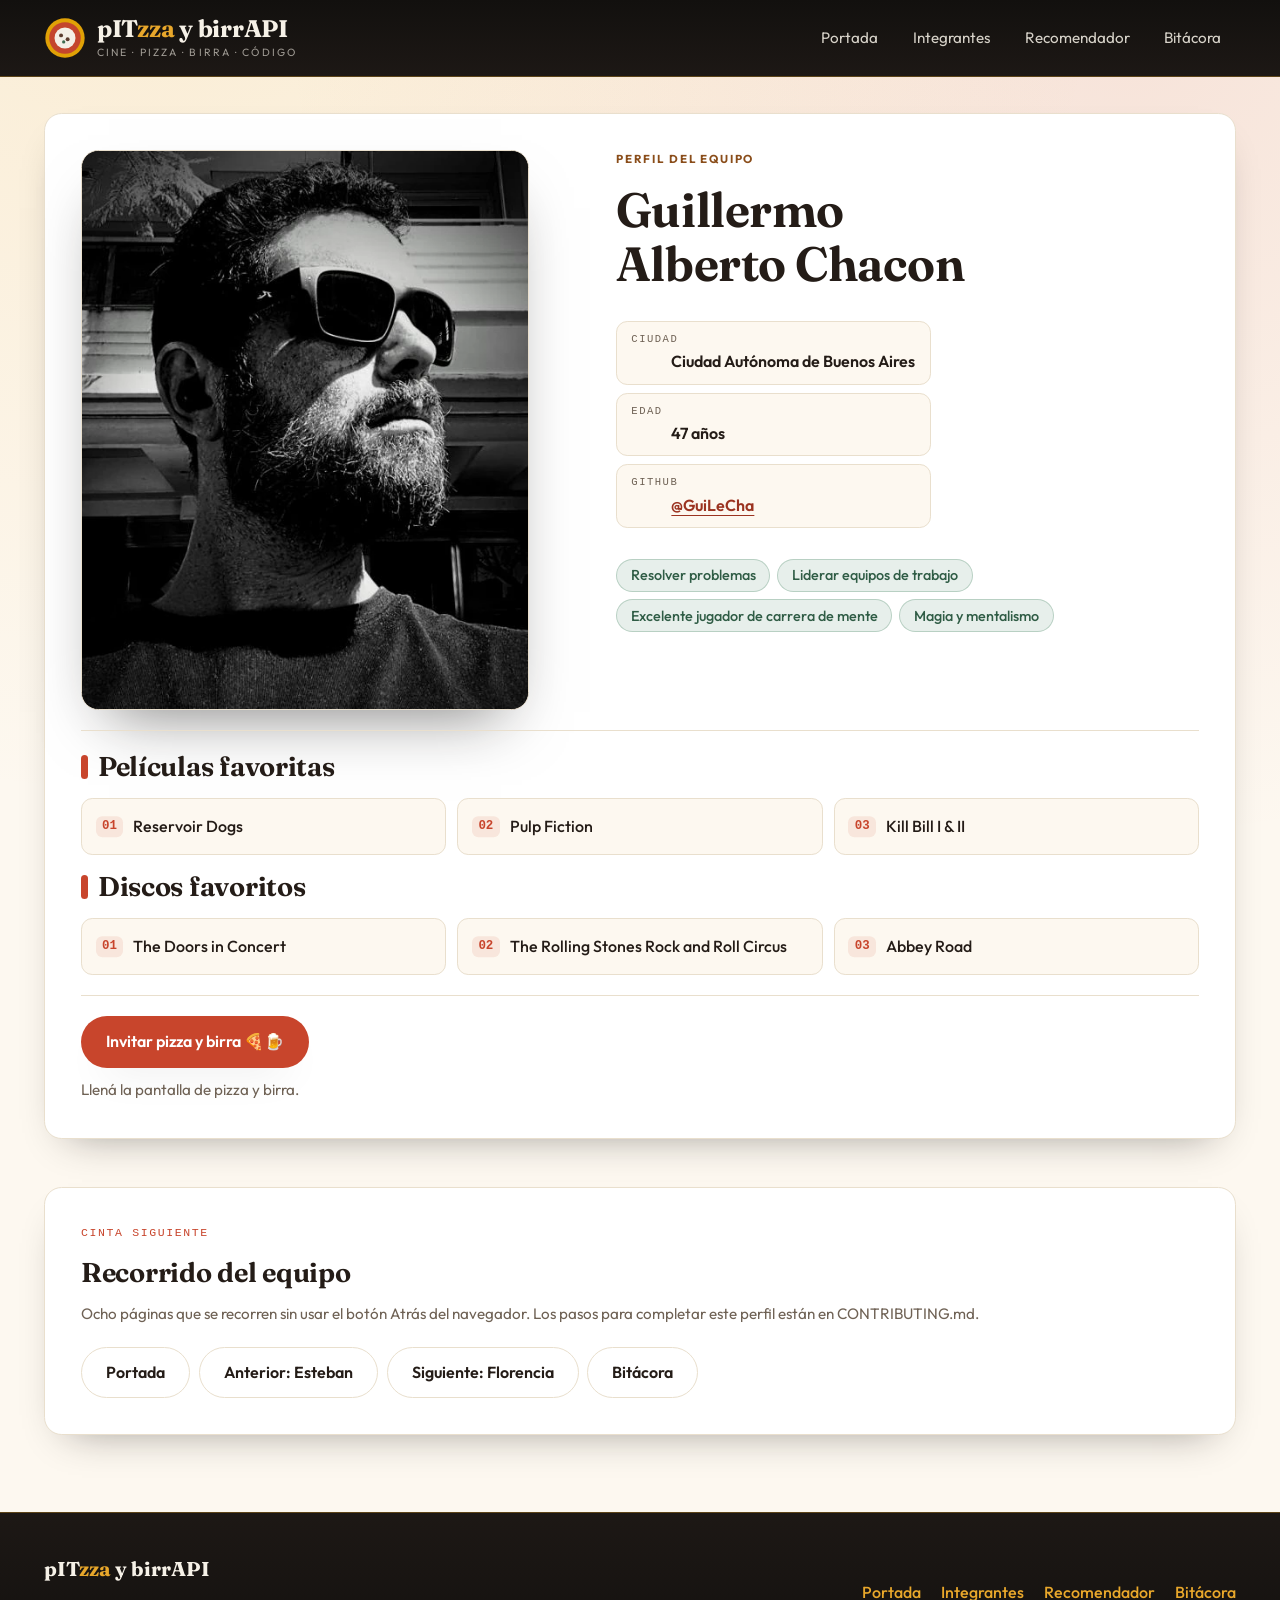
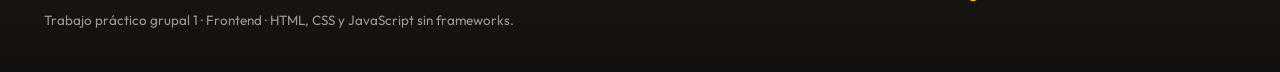
==== guillermo-chacon.html @ ec2cd203 "primera versión del proyecto del grupo 21 frontend pitzza y birrapi" ====
<!DOCTYPE html>
<html lang="es">
  <head>
    <meta charset="UTF-8" />
    <meta name="viewport" content="width=device-width, initial-scale=1.0" />
    <title>Guillermo Chacon — pITzza y birrAPI</title>
    <meta name="description" content="Perfil de Guillermo Chacon en el sitio del equipo pITzza y birrAPI: ciudad, edad, habilidades, películas y discos favoritos." />
    <meta name="theme-color" content="#12100e" />
    <link rel="icon" href="img/icono-pizza.svg" type="image/svg+xml" />
    <link rel="preconnect" href="https://fonts.googleapis.com" />
    <link rel="preconnect" href="https://fonts.gstatic.com" crossorigin />
    <link
      href="https://fonts.googleapis.com/css2?family=Fraunces:opsz,wght@9..144,500;9..144,700&family=Outfit:wght@400;500;600;700&display=swap"
      rel="stylesheet"
    />
    <link rel="stylesheet" href="css/normalize.css" />
    <link rel="stylesheet" href="css/styles.css?v=5" />
  </head>
  <body data-profile="guillermo">
    <a class="skip-link" href="#contenido">Saltar al contenido</a>

    <header class="site-header">
      <div class="header-inner">
        <a class="logo" href="index.html">
          <img src="img/icono-pizza.svg" alt="" width="40" height="40" />
          <span class="logo-mark">
            <span class="logo-text">pIT<strong>zza</strong> y birrAPI</span>
            <span class="logo-tag">cine · pizza · birra · código</span>
          </span>
        </a>
        <nav aria-label="Principal">
          <ul class="nav-list">
            <li><a href="index.html">Portada</a></li>
            <li><a href="index.html#integrantes">Integrantes</a></li>
            <li><a href="index.html#recomendador">Recomendador</a></li>
            <li><a href="bitacora.html">Bitácora</a></li>
          </ul>
        </nav>
      </div>
    </header>

    <main id="contenido" class="profile">
      <article class="profile-card">
        <div class="profile-head">
          <img
            src="img/guillermo.webp"
            alt="Imagen de perfil de Guillermo Alberto Chacon"
            width="800"
            height="800"
          />
          <div class="profile-id">
            <p class="eyebrow">Perfil del equipo</p>
            <h1>Guillermo Alberto Chacon</h1>
            <dl class="ficha">
              <div class="ficha-item"><dt>Ciudad</dt><dd>Ciudad Autónoma de Buenos Aires</dd></div>
              <div class="ficha-item"><dt>Edad</dt><dd>47 años</dd></div>
              <div class="ficha-item"><dt>GitHub</dt><dd><a href="https://github.com/GuiLeCha" rel="noopener noreferrer">@GuiLeCha</a></dd></div>
            </dl>
            <div class="chip-row">
              <span class="chip">Resolver problemas</span>
              <span class="chip">Liderar equipos de trabajo</span>
              <span class="chip">Excelente jugador de carrera de mente</span>
              <span class="chip">Magia y mentalismo</span>
            </div>
          </div>
        </div>

        <div class="board">
          <h2 class="board-title">Películas favoritas</h2>
          <ul class="meta-grid">
            <li class="movie-item">Reservoir Dogs</li>
            <li class="movie-item">Pulp Fiction</li>
            <li class="movie-item">Kill Bill I &amp; II</li>
          </ul>

          <h2 class="board-title">Discos favoritos</h2>
          <ul class="meta-grid">
            <li class="album-item" data-album>
              The Doors in Concert
            </li>
            <li class="album-item" data-album>
              The Rolling Stones Rock and Roll Circus
            </li>
            <li class="album-item" data-album>
              Abbey Road
            </li>
          </ul>
        </div>

        <div class="profile-actions">
          <button class="btn" id="btn-perfil" type="button">Invitar pizza y birra 🍕🍺</button>
          <p class="muted">Llená la pantalla de pizza y birra.</p>
        </div>
      </article>

      <aside class="profile-card profile-nav">
        <p class="panel-kicker">Cinta siguiente</p>
        <h2>Recorrido del equipo</h2>
        <p class="muted">
          Ocho páginas que se recorren sin usar el botón Atrás del navegador. Los pasos para completar este perfil están en CONTRIBUTING.md.
        </p>
        <nav class="pager" aria-label="Navegación entre perfiles">
          <a class="btn btn-ghost" href="index.html">Portada</a>
          <a class="btn btn-ghost" href="esteban-acosta.html">Anterior: Esteban</a>
          <a class="btn btn-ghost" href="florencia-guzman.html">Siguiente: Florencia</a>
          <a class="btn btn-ghost" href="bitacora.html">Bitácora</a>
        </nav>
      </aside>
    </main>

    <footer class="site-footer">
      <div class="footer-inner">
        <div class="footer-brand-block">
          <p class="footer-brand">pIT<span>zza</span> y birrAPI</p>
          <span class="footer-rail" aria-hidden="true"></span>
          <p class="footer-note">
            Trabajo práctico grupal 1 · Frontend · HTML, CSS y JavaScript sin
            frameworks.
          </p>
        </div>
        <nav class="footer-links" aria-label="Enlaces del pie">
          <a href="index.html">Portada</a>
          <a href="index.html#integrantes">Integrantes</a>
          <a href="index.html#recomendador">Recomendador</a>
          <a href="bitacora.html">Bitácora</a>
        </nav>
      </div>
    </footer>
    <script src="js/perfiles.js"></script>
  </body>
</html>
---- css/styles.css ----
/* ==========================================================================
   pITzza y birrAPI — hoja de estilos principal
   Versión 2.0 · rediseño "Función de gala"
   --------------------------------------------------------------------------
   Idea: un equipo de desarrollo que trabaja como una productora de cine
   independiente. Cartelera (cine), pizzería, cervecería artesanal y terminal
   de desarrollo (IT / API). Una sola identidad para las 8 páginas:
   marquesina oscura + papel crema + acentos tomate y birra.
   --------------------------------------------------------------------------
   Índice
     01. Tokens de diseño
     02. Base
     03. Utilidades y componentes
     04. Cabecera y navegación
     05. Portada: hero y tira de película
     06. Secciones y cartelera de integrantes
     07. Mostrador: recomendador y API del equipo
     08. Perfiles individuales
     09. Bitácora (acta de rodaje)
     10. Pie de página
     11. Breakpoints 400 / 900 / 1200 px
     12. Movimiento reducido
   ========================================================================== */

/* 01. Tokens de diseño ==================================================== */
:root {
  /* Paleta */
  --tinta: #12100e;
  --tinta-2: #1d1815;
  --tinta-3: #2a2320;
  --mozzarella: #f6f1e7;
  --crema: #fdf8f0;
  --papel: #ffffff;
  --tomate: #c8452c;
  --tomate-oscuro: #9b3320;
  --birra: #e8a72b;
  --albahaca: #3f7d5c;
  --codigo: #2b6f8f;
  --texto: #241c17;
  --suave: #6f6255;
  --linea: #e9dfcd;

  /* Formas y profundidad */
  --radio: 1.1rem;
  --radio-sm: 0.7rem;
  --sombra: 0 18px 40px -24px rgba(18, 16, 14, 0.45);
  --sombra-alta: 0 30px 60px -28px rgba(18, 16, 14, 0.55);

  /* Medidas de maquetado */
  --max: 1180px;
  --canal: clamp(1rem, 4vw, 2.75rem);
  --ritmo: clamp(2.5rem, 6vw, 5rem);

  /* Tipografías */
  --fuente-titulo: "Fraunces", Georgia, "Times New Roman", serif;
  --fuente-texto: "Outfit", system-ui, -apple-system, "Segoe UI", sans-serif;
  --fuente-codigo: ui-monospace, SFMono-Regular, "Cascadia Mono", Consolas, monospace;
}

/* 02. Base =============================================================== */
/* Anti scroll-X: un solo bloque. html recorta, body acompaña.
   Con el header fijo, al cambiar el ancho en DevTools a veces
   queda un resto que se puede arrastrar: así no hay nada que mover. */
html,
body {
  overflow-x: clip;
  max-width: 100%;
}

@supports not (overflow: clip) {
  html,
  body {
    overflow-x: hidden;
  }
}

html {
  scroll-behavior: smooth;
  /* Compensa la cabecera fija cuando se salta a un ancla */
  scroll-padding-top: 5.5rem;
  -webkit-text-size-adjust: 100%;
}

body {
  font-family: var(--fuente-texto);
  color: var(--texto);
  background-color: var(--crema);
  background-image: radial-gradient(circle at 12% -10%, rgba(232, 167, 43, 0.16), transparent 45%),
    radial-gradient(circle at 88% 0%, rgba(200, 69, 44, 0.12), transparent 42%);
  background-repeat: no-repeat;
  line-height: 1.6;
  min-height: 100vh;
}

h1,
h2,
h3,
h4 {
  font-family: var(--fuente-titulo);
  font-weight: 650;
  line-height: 1.12;
  letter-spacing: -0.01em;
  text-wrap: balance;
}

p {
  text-wrap: pretty;
}

code {
  font-family: var(--fuente-codigo);
  font-size: 0.88em;
  background: rgba(43, 111, 143, 0.1);
  color: #1f5468;
  border-radius: 0.35rem;
  padding: 0.05em 0.35em;
}

a {
  color: var(--tomate-oscuro);
  text-decoration-thickness: 1px;
  text-underline-offset: 0.22em;
}

a:hover,
a:focus-visible {
  color: var(--tomate);
}

:focus-visible {
  outline: 3px solid var(--birra);
  outline-offset: 2px;
  border-radius: 0.35rem;
}

/* 03. Utilidades y componentes =========================================== */
.wrap,
.header-inner,
.hero-inner,
.footer-inner,
.section {
  width: min(calc(100% - 2 * var(--canal)), var(--max));
  margin-inline: auto;
}

.skip-link {
  position: absolute;
  left: 0.75rem;
  top: -4rem;
  z-index: 100;
  background: var(--birra);
  color: var(--tinta);
  font-weight: 600;
  padding: 0.6rem 0.9rem;
  border-radius: 0 0 0.6rem 0.6rem;
}

.skip-link:focus {
  top: 0;
}

.visually-hidden {
  position: absolute;
  width: 1px;
  height: 1px;
  overflow: hidden;
  clip-path: inset(50%);
  white-space: nowrap;
}

.eyebrow {
  display: inline-flex;
  align-items: center;
  gap: 0.5rem;
  color: #8a4d1a;
  text-transform: uppercase;
  letter-spacing: 0.16em;
  font-size: 0.72rem;
  font-weight: 700;
}

/* Sobre fondo oscuro el dorado sí contrasta: hero y panel tinta */
.hero .eyebrow {
  color: var(--birra);
}

.muted {
  color: var(--suave);
  font-size: 0.95rem;
}

/* Regla decorativa con los colores de la casa, tipo marquesina de cine */
.rule {
  display: block;
  height: 6px;
  width: 9rem;
  border-radius: 999px;
  background: repeating-linear-gradient(90deg, var(--tomate) 0 16px, var(--birra) 16px 32px, var(--albahaca) 32px 48px);
}

.btn {
  display: inline-flex;
  align-items: center;
  justify-content: center;
  gap: 0.5rem;
  min-height: 3rem;
  padding: 0.75rem 1.5rem;
  border-radius: 999px;
  border: 1px solid transparent;
  background: var(--tomate);
  color: #fff;
  font-weight: 600;
  font-size: 1rem;
  text-decoration: none;
  box-shadow: var(--sombra);
  transition: transform 0.18s ease, background-color 0.18s ease, color 0.18s ease,
    border-color 0.18s ease;
}

.btn:hover,
.btn:focus-visible {
  background: var(--tomate-oscuro);
  color: #fff;
  transform: translateY(-2px);
}

.btn-ghost {
  background: transparent;
  border-color: var(--linea);
  color: var(--texto);
  box-shadow: none;
}

.btn-ghost:hover,
.btn-ghost:focus-visible {
  background: rgba(200, 69, 44, 0.07);
  border-color: var(--tomate);
  color: var(--tomate);
}

/* Botón fantasma sobre fondo oscuro: borde y texto claros */
.panel--tinta .btn-ghost {
  border-color: rgba(246, 241, 231, 0.55);
  color: var(--mozzarella);
  background: transparent;
}

.panel--tinta .btn-ghost:hover,
.panel--tinta .btn-ghost:focus-visible {
  border-color: var(--birra);
  color: var(--birra);
  background: rgba(232, 167, 43, 0.1);
}

.btn-birra {
  background: var(--birra);
  color: var(--tinta);
}

.btn-birra:hover,
.btn-birra:focus-visible {
  background: #d1921c;
  color: var(--tinta);
}

.chip-row {
  display: flex;
  flex-wrap: wrap;
  gap: 0.45rem;
  min-width: 0;
}

.chip {
  display: inline-flex;
  align-items: center;
  min-width: 0;
  max-width: 100%;
  background: rgba(63, 125, 92, 0.12);
  color: #2f5c45;
  border: 1px solid rgba(63, 125, 92, 0.28);
  border-radius: 999px;
  padding: 0.35rem 0.85rem;
  font-size: 0.9rem;
  font-weight: 500;
  line-height: 1.4;
  white-space: normal;
  overflow-wrap: anywhere;
  hyphens: auto;
}

.section {
  width: min(calc(100% - 2 * var(--canal)), var(--max));
  margin-inline: auto;
  padding: var(--ritmo) 0 0;
}

/* El perfil centra con tope + relleno lateral (sin min+calc anidados):
   misma vista que .section pero a prueba de caché y navegadores. */
.profile-centrado {
  width: 100%;
}

.section-head {
  display: grid;
  gap: 0.7rem;
  justify-items: start;
  max-width: 52rem;
  margin-bottom: clamp(1.5rem, 3vw, 2.5rem);
}

.section-head h1 {
  font-size: clamp(2rem, 5vw, 3.4rem);
}

.section-head h2 {
  font-size: clamp(1.8rem, 3.8vw, 2.9rem);
}

.section-intro {
  color: var(--suave);
  font-size: clamp(1rem, 1.4vw, 1.1rem);
}

/* 04. Cabecera y navegación ============================================= */
.site-header {
  position: sticky;
  top: 0;
  z-index: 30;
  background: linear-gradient(180deg, var(--tinta) 0%, var(--tinta-2) 100%);
  color: var(--mozzarella);
  border-bottom: 1px solid rgba(232, 167, 43, 0.35);
}

.header-inner {
  display: flex;
  flex-wrap: wrap;
  align-items: center;
  justify-content: space-between;
  gap: 0.75rem 1.5rem;
  min-width: 0;
  padding: 0.8rem 0;
  overflow-x: clip;
}

.logo {
  display: inline-flex;
  align-items: center;
  gap: 0.7rem;
  min-width: 0;
  max-width: 100%;
  color: var(--mozzarella);
  text-decoration: none;
}

.logo img {
  width: clamp(2.1rem, 4vw, 2.6rem);
  height: clamp(2.1rem, 4vw, 2.6rem);
  flex: none;
}

/* El wordmark va en un único nodo de texto: así no aparece
   ningún espacio de más entre "pIT", "zza" y " y birrAPI".
   Además puede achicarse y dar la vuelta sin empujar el header. */
.logo-mark {
  display: grid;
  gap: 0.1rem;
  min-width: 0;
  max-width: 100%;
}

.logo-text {
  font-family: var(--fuente-titulo);
  font-weight: 700;
  font-size: clamp(1.1rem, 2.4vw, 1.5rem);
  letter-spacing: -0.01em;
  line-height: 1.08;
  min-width: 0;
  max-width: 100%;
  overflow-wrap: break-word;
}

.logo-text strong,
.logo-accent {
  color: var(--birra);
}

.logo-tag {
  font-family: var(--fuente-texto);
  font-size: 0.66rem;
  letter-spacing: 0.2em;
  text-transform: uppercase;
  color: rgba(246, 241, 231, 0.6);
  min-width: 0;
  max-width: 100%;
  overflow-wrap: break-word;
}

/* Envuelve en varias líneas antes que esconder opciones fuera del ancho:
   nada del menú debe quedar cortado en el celular. En móvil el nav ocupa
   todo el ancho y reparte los enlaces en 2 columnas parejas. */
.nav-list {
  display: flex;
  flex-wrap: wrap;
  align-items: center;
  gap: 0.35rem;
  max-width: 100%;
}

.site-header nav {
  flex: 1 1 100%;
  min-width: 0;
  max-width: 100%;
}

@media (max-width: 899px) {
  .header-inner {
    display: grid;
    grid-template-columns: minmax(0, 1fr);
    justify-items: stretch;
    overflow-x: visible;
  }

  .site-header nav {
    width: 100%;
    max-width: 100%;
    min-width: 0;
  }

  .nav-list {
    display: grid;
    grid-template-columns: repeat(2, minmax(0, 1fr));
    min-width: 0;
  }

  .nav-list li {
    min-width: 0;
  }

  .nav-list a {
    display: flex;
    align-items: center;
    justify-content: center;
    min-width: 0;
    max-width: 100%;
    white-space: normal;
    overflow-wrap: break-word;
    text-align: center;
  }
}

.nav-list a {
  display: inline-block;
  white-space: nowrap;
  min-width: 0;
  max-width: 100%;
  color: rgba(246, 241, 231, 0.86);
  text-decoration: none;
  padding: 0.5rem 0.85rem;
  border-radius: 999px;
  border: 1px solid transparent;
  font-size: 0.95rem;
  transition: background-color 0.18s ease, color 0.18s ease, border-color 0.18s ease;
}

.nav-list a:hover,
.nav-list a:focus-visible {
  background: rgba(232, 167, 43, 0.1);
  border-color: var(--birra);
  color: var(--birra);
}

.nav-list a[aria-current="page"] {
  background: var(--birra);
  border-color: var(--birra);
  color: var(--tinta);
  font-weight: 600;
}

/* 05. Portada: hero tipo marquesina a todo el ancho ========================= */
.hero {
  position: relative;
  display: grid;
  gap: 1.1rem;
  align-content: center;
  min-width: 0;
  max-width: 100%;
  min-height: clamp(26rem, 62vh, 36rem);
  margin-top: 0;
  padding: clamp(3rem, 8vh, 5rem) 0 clamp(3.5rem, 9vh, 5.5rem);
  border-radius: 0;
  overflow: hidden;
  overflow-x: clip;
  color: var(--mozzarella);
  background: radial-gradient(circle at 84% 16%, rgba(232, 167, 43, 0.3), transparent 55%),
    linear-gradient(135deg, var(--tinta) 0%, var(--tinta-3) 100%);
  box-shadow: var(--sombra-alta);
}

/* Perforaciones de la tira de película, en el borde inferior del hero */
.hero::after {
  content: "";
  position: absolute;
  left: 0;
  right: 0;
  bottom: 0;
  height: 14px;
  background-image: radial-gradient(circle, rgba(246, 241, 231, 0.3) 3px, transparent 3.5px);
  background-size: 22px 14px;
  background-repeat: repeat-x;
  opacity: 0.75;
}

.hero h1 {
  font-size: clamp(2.1rem, 6vw, 4rem);
  margin-top: 0.2rem;
  min-width: 0;
  max-width: 100%;
  overflow-wrap: break-word;
}

.hero h1 span {
  color: var(--birra);
}

.hero-tagline {
  color: rgba(246, 241, 231, 0.84);
  font-size: clamp(1rem, 1.6vw, 1.18rem);
  max-width: 48rem;
  min-width: 0;
  overflow-wrap: break-word;
}

.hero-actions {
  display: flex;
  flex-wrap: wrap;
  gap: 0.75rem;
  min-width: 0;
  max-width: 100%;
  margin-top: 0.4rem;
}

.hero-actions .btn {
  flex: 0 1 auto;
  min-width: 0;
  max-width: 100%;
  white-space: normal;
  overflow-wrap: break-word;
  text-align: center;
}

.hero-media {
  display: flex;
  flex-wrap: wrap;
  align-items: center;
  gap: 0.9rem 1.6rem;
  min-width: 0;
  max-width: 100%;
  margin-top: 0.6rem;
}

.pillar {
  display: inline-flex;
  align-items: center;
  gap: 0.6rem;
  min-width: 0;
  max-width: 100%;
  overflow-wrap: break-word;
  color: rgba(246, 241, 231, 0.86);
  font-size: 0.95rem;
}

.pillar img {
  width: 2.1rem;
  height: 2.1rem;
  flex: none;
}

/* 06. Secciones y cartelera de integrantes ============================== */
.card-grid {
  display: grid;
  gap: clamp(1rem, 2vw, 1.5rem);
  grid-template-columns: 1fr;
}

.member-card {
  position: relative;
  display: grid;
  grid-template-rows: auto 1fr;
  overflow: hidden;
  text-decoration: none;
  color: inherit;
  background: var(--papel);
  border: 1px solid var(--linea);
  border-radius: var(--radio);
  box-shadow: var(--sombra);
  transition: transform 0.18s ease, box-shadow 0.18s ease, border-color 0.18s ease;
}

.member-card:hover,
.member-card:focus-visible {
  transform: translateY(-4px);
  border-color: var(--birra);
  box-shadow: var(--sombra-alta);
}

/* La foto es la protagonista: formato afiche 4/5, no un circulito de 88px */
.member-photo {
  position: relative;
  aspect-ratio: 4 / 5;
  background: var(--tinta-2);
  overflow: hidden;
}

.member-photo img,
.member-photo .avatar {
  width: 100%;
  height: 100%;
  border: 0;
  border-radius: 0;
  object-fit: cover;
  object-position: center 28%;
}

.member-photo .avatar-fallback {
  display: grid;
  place-items: center;
  font-family: var(--fuente-titulo);
  font-size: clamp(2rem, 6vw, 3.5rem);
  color: var(--birra);
  background: repeating-linear-gradient(45deg, var(--tinta-2) 0 12px, var(--tinta-3) 12px 24px);
  border: 2px dashed rgba(232, 167, 43, 0.55);
}

.member-strip {
  position: absolute;
  inset: 0 0 auto 0;
  height: 8px;
  background: repeating-linear-gradient(90deg, var(--birra) 0 14px, transparent 14px 28px);
}

.member-body {
  display: grid;
  gap: 0.35rem;
  min-width: 0;
  padding: 1rem 1.15rem 1.35rem;
}

.member-name {
  min-width: 0;
  overflow-wrap: break-word;
  word-break: normal;
  hyphens: none;
  line-height: 1.25;
  font-size: clamp(1.1rem, 2vw, 1.35rem);
}

.member-city {
  min-width: 0;
  overflow-wrap: anywhere;
  color: var(--suave);
  font-size: 0.92rem;
}

.member-role {
  min-width: 0;
  overflow-wrap: anywhere;
  font-family: var(--fuente-codigo);
  font-size: 0.76rem;
  color: var(--tomate);
}

.member-cta {
  font-size: 0.95rem;
  font-weight: 600;
  color: var(--tomate-oscuro);
}

/* 07. Mostrador: recomendador y API del equipo ========================== */
.booth-grid {
  display: grid;
  gap: clamp(1rem, 2vw, 1.5rem);
  grid-template-columns: 1fr;
}

.panel {
  display: grid;
  gap: 0.7rem;
  align-content: start;
  padding: clamp(1.25rem, 2.5vw, 1.9rem);
  background: var(--papel);
  border: 1px solid var(--linea);
  border-radius: var(--radio);
  box-shadow: var(--sombra);
}

.panel--tinta {
  background: linear-gradient(160deg, var(--tinta-2) 0%, var(--tinta-3) 100%);
  border-color: rgba(232, 167, 43, 0.35);
  color: var(--mozzarella);
}

.panel h3 {
  font-size: clamp(1.3rem, 2.4vw, 1.8rem);
}

.panel-kicker {
  font-family: var(--fuente-codigo);
  font-size: 0.72rem;
  letter-spacing: 0.14em;
  text-transform: uppercase;
  color: var(--tomate);
}

.panel--tinta .panel-kicker {
  color: var(--birra);
}

.panel--tinta .panel-note {
  color: rgba(246, 241, 231, 0.75);
}

.panel-note {
  color: var(--suave);
  font-size: 0.95rem;
}

.panel-actions {
  display: flex;
  flex-wrap: wrap;
  gap: 0.6rem;
  margin-top: 0.2rem;
}

/* Caja de resultado: reserva alto fijo para que el botón no “salte” */
.result {
  display: grid;
  gap: 0.5rem;
  align-content: start;
  min-height: 7.5rem;
  margin-top: 0.35rem;
  padding: 1rem 1.15rem;
  background: var(--crema);
  border: 1px dashed var(--linea);
  border-radius: var(--radio-sm);
}

.panel--tinta .result {
  background: rgba(253, 248, 240, 0.06);
  border-color: rgba(232, 167, 43, 0.4);
}

.result-title {
  font-family: var(--fuente-titulo);
  font-size: 1.1rem;
  font-weight: 700;
  color: var(--tomate-oscuro);
}

.panel--tinta .result-title {
  color: var(--birra);
}

.result-list {
  display: grid;
  gap: 0.4rem;
}

.result-row {
  display: flex;
  flex-wrap: wrap;
  align-items: baseline;
  gap: 0.2rem 0.7rem;
}

.result-key {
  min-width: 5.5rem;
  font-family: var(--fuente-codigo);
  font-size: 0.7rem;
  letter-spacing: 0.1em;
  text-transform: uppercase;
  color: var(--suave);
}

.panel--tinta .result-key {
  color: rgba(246, 241, 231, 0.6);
}

.result-value {
  font-weight: 600;
}

.result-hint {
  color: var(--suave);
}

.panel--tinta .result-hint {
  color: rgba(246, 241, 231, 0.7);
}

/* 08. Perfiles individuales ============================================= */
/* Idéntico a .section de la portada: misma caja, mismo centro. */
.profile {
  display: grid;
  gap: clamp(1rem, 2vw, 1.5rem);
  align-content: start;
  width: min(calc(100% - 2 * var(--canal)), var(--max));
  margin-inline: auto;
  padding-top: clamp(1.25rem, 3vw, 2.25rem);
  min-width: 0;
}

.profile-card + .profile-card,
.profile-nav {
  margin-top: clamp(1rem, 2vw, 1.5rem);
}

.profile-card {
  display: grid;
  gap: 1.25rem;
  align-content: start;
  width: 100%;
  min-width: 0;
  margin: 0;
  padding: clamp(1.25rem, 3vw, 2.25rem);
  background: var(--papel);
  border: 1px solid var(--linea);
  border-radius: var(--radio);
  box-shadow: var(--sombra);
}

.profile-card h2,
.profile-card h3 {
  font-size: clamp(1.25rem, 2.3vw, 1.7rem);
}

.profile-head {
  display: grid;
  gap: clamp(1rem, 2.5vw, 1.75rem);
  align-items: start;
}

/* La foto del perfil también es afiche: grande, nítida y con marco.
   En móvil va arriba a ancho completo; desde 900px va al costado. */
.profile-photo,
.profile-head img,
.profile-head .avatar {
  width: 100%;
  max-width: 22rem;
  justify-self: start;
  aspect-ratio: 4 / 5;
  object-fit: cover;
  object-position: center 28%;
  border: 1px solid var(--linea);
  border-radius: var(--radio);
  background: var(--tinta-2);
  box-shadow: var(--sombra-alta);
}

.profile-head .avatar-fallback {
  display: grid;
  place-items: center;
  font-family: var(--fuente-titulo);
  font-size: clamp(2.5rem, 8vw, 4.5rem);
  color: var(--birra);
  background: repeating-linear-gradient(45deg, var(--tinta-2) 0 14px, var(--tinta-3) 14px 28px);
  border: 2px dashed rgba(232, 167, 43, 0.55);
}

.profile-id {
  display: grid;
  gap: 0.9rem;
  align-content: start;
  justify-items: start;
  text-align: left;
  min-width: 0;
  max-width: 100%;
}

.profile-id h1 {
  min-width: 0;
  max-width: 100%;
  overflow-wrap: break-word;
  word-break: normal;
  hyphens: none;
  line-height: 1.12;
  font-size: clamp(1.9rem, 4.4vw, 3rem);
}

.ficha {
  display: grid;
  grid-template-columns: repeat(auto-fit, minmax(min(10rem, 100%), 1fr));
  gap: 0.5rem 0.7rem;
  min-width: 0;
}

.ficha-item {
  display: grid;
  gap: 0.1rem;
  justify-items: start;
  align-content: start;
  text-align: left;
  min-width: 0;
  max-width: 100%;
  padding: 0.55rem 0.9rem;
  background: var(--crema);
  border: 1px solid var(--linea);
  border-radius: var(--radio-sm);
}

.ficha dt {
  font-family: var(--fuente-codigo);
  font-size: 0.66rem;
  letter-spacing: 0.14em;
  text-transform: uppercase;
  color: var(--suave);
}

.ficha dd {
  min-width: 0;
  max-width: 100%;
  overflow-wrap: break-word;
  word-break: normal;
  hyphens: none;
  font-weight: 600;
}

.ficha dd a {
  display: inline-block;
  max-width: 100%;
  white-space: nowrap;
  overflow-wrap: normal;
  word-break: normal;
  hyphens: none;
}

/* Bloque de contenido del perfil: pelis, discos e interacción. */
.board {
  display: grid;
  gap: 1rem;
  min-width: 0;
  padding-top: 1.25rem;
  border-top: 1px solid var(--linea);
}

.board-title {
  display: flex;
  align-items: center;
  gap: 0.6rem;
}

.board-title::before {
  content: "";
  flex: none;
  width: 0.45rem;
  height: 1.5rem;
  border-radius: 999px;
  background: var(--tomate);
}

/* Reglas del sorteo: lista de a una por renglón para que se lea bien
   dentro del panel angosto. El min-width 0 en toda la cadena
   (booth-grid > panel > meta-grid > li) evita que el texto empuje el ancho. */
.panel > .meta-grid {
  grid-template-columns: minmax(0, 1fr);
  min-width: 0;
}

.panel > .meta-grid li {
  display: flex;
  align-items: center;
  gap: 0.6rem;
  min-width: 0;
  max-width: 100%;
  min-height: 0;
  padding: 0.7rem 0.9rem 0.7rem 3.1rem;
  overflow-wrap: break-word;
  hyphens: auto;
}

/* Listas de pelis y discos: 1 columna en el celu.
   La tarjeta manda: el texto se acomoda adentro y la caja
   crece para abajo, nunca para el costado. */
.meta-grid {
  display: grid;
  grid-template-columns: minmax(0, 1fr);
  gap: 0.7rem;
  min-width: 0;
  counter-reset: ficha;
}

.meta-grid li {
  counter-increment: ficha;
  position: relative;
  display: grid;
  gap: 0.3rem;
  align-content: center;
  min-width: 0;
  max-width: 100%;
  min-height: 3.6rem;
  padding: 0.85rem 1.05rem 0.85rem 3.2rem;
  overflow-wrap: anywhere;
  overflow: hidden;
  word-break: normal;
  hyphens: auto;
  line-height: 1.35;
  background: var(--crema);
  border: 1px solid var(--linea);
  border-radius: var(--radio-sm);
  font-weight: 500;
  transition: background-color 0.18s ease, border-color 0.18s ease, box-shadow 0.18s ease;
}

.meta-grid li::before {
  content: counter(ficha, decimal-leading-zero);
  position: absolute;
  left: 0.85rem;
  top: 50%;
  transform: translateY(-50%);
  font-family: var(--fuente-codigo);
  font-size: 0.78rem;
  font-weight: 700;
  color: var(--tomate);
  background: rgba(200, 69, 44, 0.1);
  border-radius: 0.4rem;
  padding: 0.15rem 0.4rem;
}

/* Contador de birras (Esteban): número grande, no se sale de la caja. */
.birra-contador {
  min-width: 0;
  max-width: 100%;
  overflow-wrap: break-word;
  font-size: 1.1rem;
  font-weight: 600;
}

.birra-contador strong {
  display: inline-block;
  min-width: 2ch;
  padding: 0.1rem 0.6rem;
  border-radius: 0.6rem;
  background: var(--birra);
  color: var(--tinta);
  font-family: var(--fuente-codigo);
}

/* Lluvia de emojis (Guillermo): caen de arriba y se borran solos. */
.lluvia-emoji {
  position: fixed;
  top: -3rem;
  z-index: 60;
  font-size: 2rem;
  pointer-events: none;
  animation: lluvia-caida 1.8s ease-in forwards;
}

@keyframes lluvia-caida {
  to {
    transform: translateY(110vh) rotate(40deg);
    opacity: 0.2;
  }
}

/* Sin animación si el sistema la desactiva: los emojis aparecen y se borran. */
@media (prefers-reduced-motion: reduce) {
  .lluvia-emoji {
    animation: none;
    position: static;
    display: inline-block;
    margin-right: 0.3rem;
  }
}

/* Estados que dispara JavaScript: se marcan sin mover el texto */
.movie-item.is-highlight {
  background: #fff3d6;
  border-color: var(--birra);
  box-shadow: inset 0 0 0 2px var(--birra);
}

.movie-item.is-highlight::before {
  background: rgba(232, 167, 43, 0.3);
  color: #7a4d00;
}

.movie-item.is-highlight::after {
  content: "★ elegida para la noche";
  font-family: var(--fuente-codigo);
  font-size: 0.68rem;
  letter-spacing: 0.08em;
  text-transform: uppercase;
  color: #7a4d00;
}

.album-item.is-open {
  background: rgba(63, 125, 92, 0.09);
  border-color: var(--albahaca);
}

.album-detail {
  display: none;
  margin-top: 0.4rem;
  padding-top: 0.5rem;
  border-top: 1px dashed var(--linea);
  color: var(--suave);
  font-weight: 400;
  font-size: 0.9rem;
}

.album-item.is-open .album-detail {
  display: block;
}

.quote {
  margin: 0;
  padding: 1.1rem 1.35rem;
  border-left: 5px solid var(--albahaca);
  border-radius: 0 var(--radio-sm) var(--radio-sm) 0;
  background: var(--crema);
  font-family: var(--fuente-titulo);
  font-size: clamp(1.05rem, 1.8vw, 1.28rem);
  line-height: 1.4;
}

.pending {
  border: 1px dashed var(--tomate);
  background: rgba(200, 69, 44, 0.06);
  color: var(--tomate-oscuro);
  border-radius: 0.5rem;
  padding: 0.2rem 0.55rem;
  font-size: 0.92rem;
}

.profile-actions {
  display: grid;
  gap: 0.6rem;
  justify-items: start;
  padding-top: 1.25rem;
  border-top: 1px solid var(--linea);
}

.profile-actions ul {
  display: grid;
  gap: 0.35rem;
  margin-top: 0.3rem;
  padding-left: 1.2rem;
  list-style: disc;
}

.profile-actions li {
  font-size: 0.95rem;
}

.pager {
  display: flex;
  flex-wrap: wrap;
  gap: 0.55rem;
  margin-top: 0.4rem;
}

.profile-nav {
  align-content: start;
  gap: 0.9rem;
}

/* 09. Bitácora (acta de rodaje) ========================================= */
.log-feed {
  --riel-pad: 1.25rem;
  display: grid;
  gap: clamp(1rem, 2vw, 1.5rem);
  padding-left: var(--riel-pad);
  border-left: 2px solid var(--linea);
  min-width: 0;
}

.log-entry {
  position: relative;
  display: grid;
  gap: 0.75rem;
  min-width: 0;
  padding: clamp(1.1rem, 2.4vw, 1.75rem);
  background: var(--papel);
  border: 1px solid var(--linea);
  border-radius: var(--radio);
  box-shadow: var(--sombra);
}

/* Punto del riel: queda centrado sobre la línea de tiempo */
.log-entry::before {
  content: "";
  position: absolute;
  left: calc(-1 * var(--riel-pad) - 7px);
  top: 1.5rem;
  width: 12px;
  height: 12px;
  border-radius: 50%;
  background: var(--birra);
  border: 2px solid var(--crema);
}

.log-head {
  display: flex;
  flex-wrap: wrap;
  align-items: center;
  gap: 0.6rem;
}

.log-entry time {
  font-family: var(--fuente-codigo);
  font-size: 0.76rem;
  font-weight: 700;
  letter-spacing: 0.04em;
  color: var(--tinta);
  background: var(--birra);
  border-radius: 0.45rem;
  padding: 0.25rem 0.6rem;
}

.log-entry h3 {
  font-size: clamp(1.15rem, 2.2vw, 1.5rem);
}

.log-cat {
  font-family: var(--fuente-codigo);
  font-size: 0.7rem;
  letter-spacing: 0.12em;
  text-transform: uppercase;
  color: #1f5468;
  background: rgba(43, 111, 143, 0.1);
  border-radius: 0.45rem;
  padding: 0.25rem 0.55rem;
}

.log-body {
  display: grid;
  gap: 0.6rem;
}

/* Cada bloque se lee como una ficha: rótulo + relato */
.log-part {
  display: grid;
  grid-template-columns: 1fr;
  gap: 0.35rem 0.75rem;
  align-items: start;
  color: #3a2f28;
}

.log-part strong {
  font-family: var(--fuente-codigo);
  font-size: 0.7rem;
  letter-spacing: 0.12em;
  text-transform: uppercase;
  padding-top: 0.2rem;
}

.log-decision strong {
  color: var(--tomate-oscuro);
}

.log-dificultad strong {
  color: #96660a;
}

.log-resolucion strong {
  color: #2f5c45;
}

.log-entry time,
.log-entry h3,
.log-part span {
  overflow-wrap: anywhere;
}

/* 10. Pie de página ===================================================== */
.site-footer {
  margin-top: var(--ritmo);
  padding: clamp(1.5rem, 4vw, 2.5rem) 0;
  background: linear-gradient(180deg, var(--tinta-2) 0%, var(--tinta) 100%);
  border-top: 1px solid rgba(232, 167, 43, 0.35);
  color: rgba(246, 241, 231, 0.75);
}

.footer-inner {
  display: grid;
  gap: 0.9rem;
}

.footer-brand {
  font-family: var(--fuente-titulo);
  font-size: 1.25rem;
  font-weight: 700;
  color: var(--mozzarella);
}

.footer-brand span {
  color: var(--birra);
}

.footer-rail {
  height: 6px;
  max-width: 14rem;
  border-radius: 999px;
  background: repeating-linear-gradient(90deg, var(--tomate) 0 18px, var(--birra) 18px 36px, var(--albahaca) 36px 54px);
}

.footer-links {
  display: flex;
  flex-wrap: wrap;
  gap: 0.4rem 1.25rem;
}

.site-footer a {
  color: var(--birra);
}

.footer-note {
  font-size: 0.84rem;
  color: rgba(246, 241, 231, 0.6);
}

.hero-inner {
  display: grid;
  gap: 1rem;
  padding-block: clamp(2rem, 4.5vw, 3.5rem);
}

.footer-brand-block {
  display: grid;
  gap: 0.6rem;
  justify-items: start;
}

.footer-links a {
  text-decoration: none;
  font-weight: 500;
}

.footer-links a:hover,
.footer-links a:focus-visible {
  text-decoration: underline;
}

.section > .pager {
  margin-top: clamp(1.5rem, 3vw, 2.25rem);
}

/* 11. Breakpoints: 400 / 900 / 1200 px ================================= */

/* Teléfonos medianos y grandes: 2 afiches por fila.
   Los nombres se parten por palabra entera, nunca a mitad de palabra. */
@media (min-width: 400px) {
  .card-grid {
    grid-template-columns: repeat(2, minmax(0, 1fr));
  }

  .member-name {
    overflow-wrap: break-word;
    word-break: normal;
    hyphens: none;
  }

  .hero-actions .btn {
    flex: 1 1 auto;
  }
}

/* Tablets y escritorio chico */
@media (min-width: 900px) {
  .header-inner {
    display: flex;
    padding: 1rem 0;
  }

  .site-header nav {
    flex: 0 1 auto;
    width: auto;
  }

  .nav-list {
    display: flex;
  }

  .card-grid {
    grid-template-columns: repeat(3, minmax(0, 1fr));
  }

  .booth-grid {
    grid-template-columns: repeat(2, minmax(0, 1fr));
  }

  .profile-head {
    grid-template-columns: minmax(0, 0.95fr) minmax(0, 1.05fr);
  }

  .profile-photo,
  .profile-head img,
  .profile-head .avatar {
    max-width: 26rem;
  }

  .meta-grid {
    grid-template-columns: repeat(3, minmax(0, 1fr));
  }

  /* Reglas del sorteo: siempre 1 columna, aunque en 900px los perfiles sean 3 */
  .panel > .meta-grid {
    grid-template-columns: minmax(0, 1fr);
  }

  .log-part {
    grid-template-columns: 8rem 1fr;
    gap: 0.35rem 0.9rem;
  }

  .log-part strong {
    padding-top: 0;
  }

  .footer-inner {
    grid-template-columns: 1fr auto;
    align-items: center;
    gap: 1.5rem;
  }
}

/* Pantallas grandes de escritorio */
@media (min-width: 1200px) {
  .wrap,
  .header-inner,
  .footer-inner,
  .hero-inner,
  .section,
  .profile {
    width: min(calc(100% - 2 * var(--canal)), 1280px);
  }

  .hero-inner {
    padding-block: 4rem;
  }

  /* Cinco integrantes, cinco afiches en una sola fila */
  .card-grid {
    grid-template-columns: repeat(5, minmax(0, 1fr));
  }

  .booth-grid {
    grid-template-columns: minmax(0, 1.15fr) minmax(0, 0.85fr);
  }

  .profile-head {
    grid-template-columns: minmax(0, 1fr) minmax(0, 1.15fr);
  }

  .profile-photo,
  .profile-head img,
  .profile-head .avatar {
    max-width: 28rem;
  }

  .member-body {
    padding: 1.15rem 1.35rem 1.5rem;
  }

  .log-entry {
    padding: 1.9rem 2.1rem;
  }
}

/* 12. Movimiento reducido =============================================== */
@media (prefers-reduced-motion: reduce) {
  html {
    scroll-behavior: auto;
  }

  *,
  *::before,
  *::after {
    transition-duration: 0.01ms !important;
    animation-duration: 0.01ms !important;
    animation-iteration-count: 1 !important;
  }

  .btn:hover,
  .btn:focus-visible,
  .member-card:hover,
  .member-card:focus-visible {
    transform: none;
  }
}
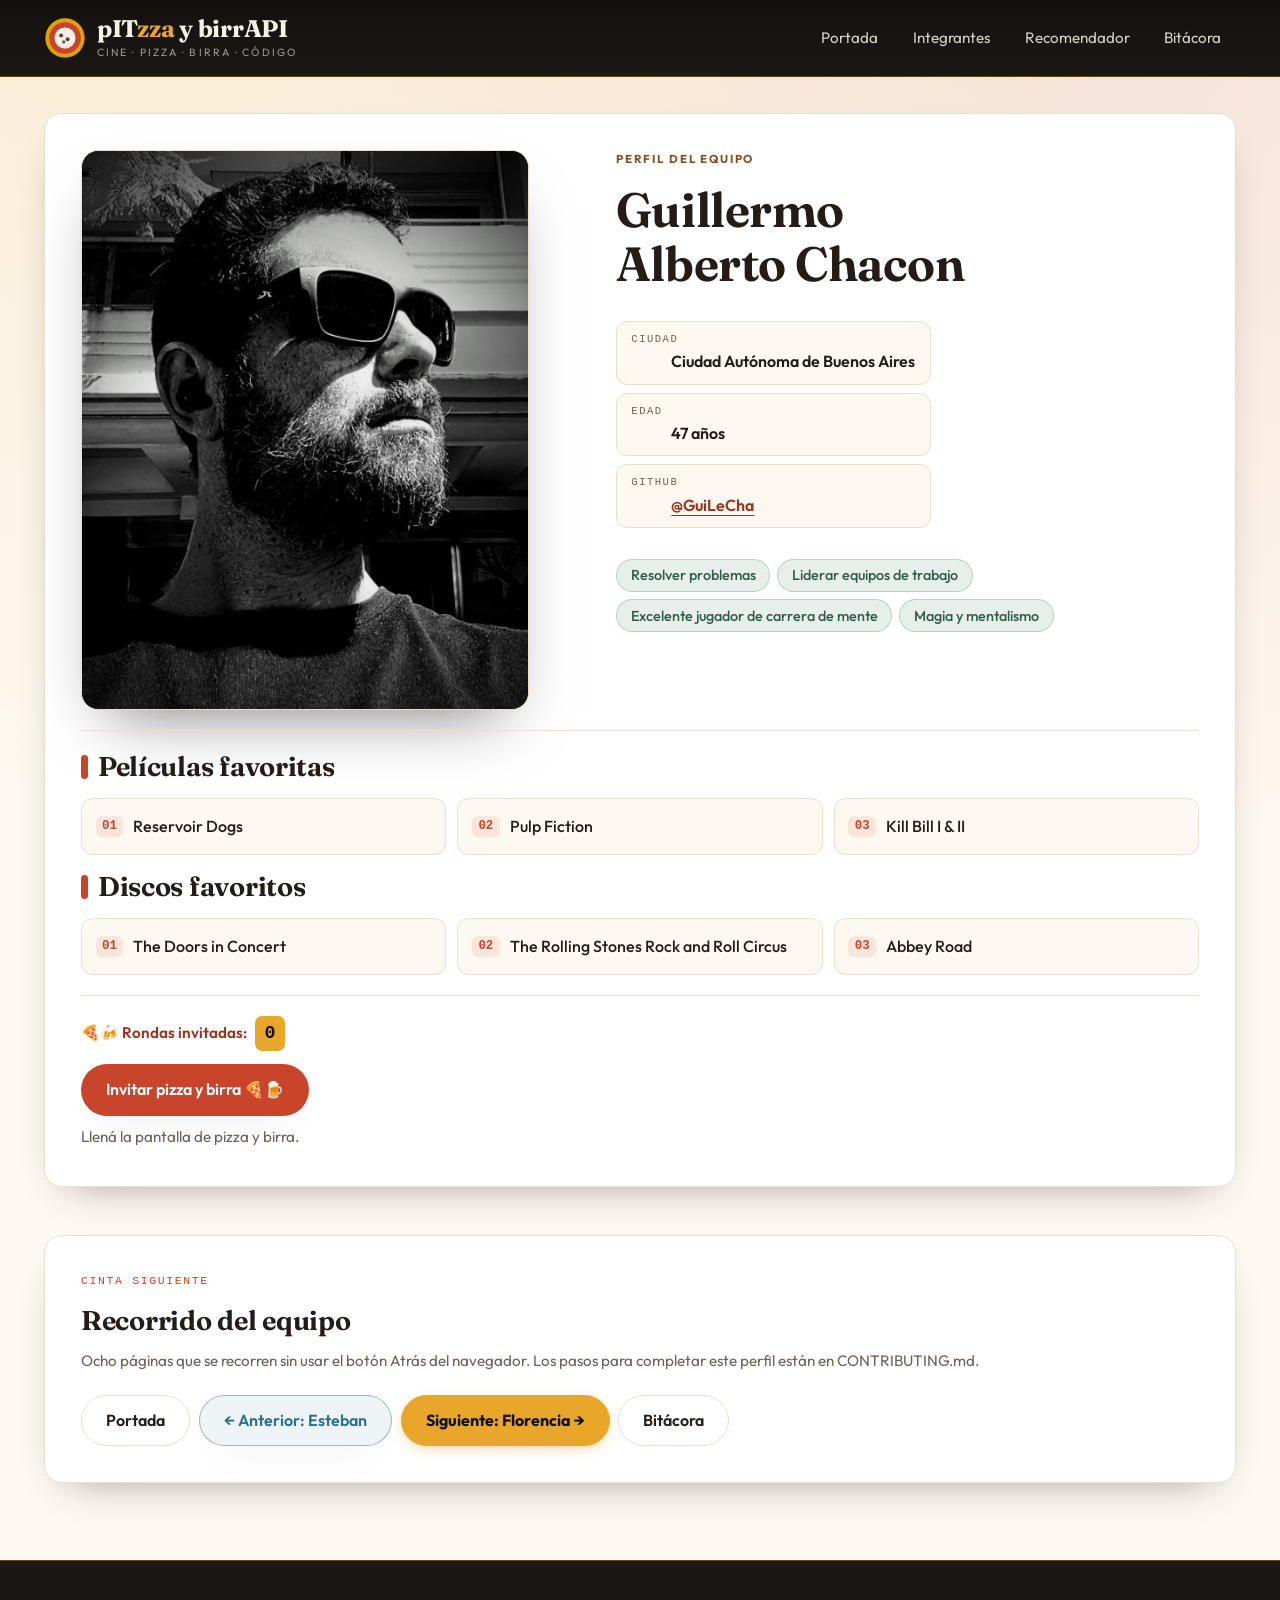
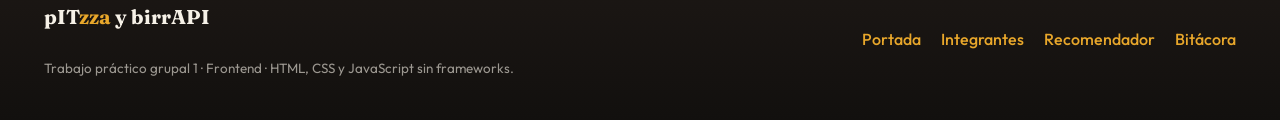
==== commit d56b6ce2: "responsive mejorado para móvil" ====
--- a/guillermo-chacon.html
+++ b/guillermo-chacon.html
@@ -88,8 +88,9 @@
         </div>
 
         <div class="profile-actions">
+          <p class="invitacion-contador" role="status">🍕🍻 Rondas invitadas: <strong id="invitaciones-guille">0</strong></p>
           <button class="btn" id="btn-perfil" type="button">Invitar pizza y birra 🍕🍺</button>
-          <p class="muted">Llená la pantalla de pizza y birra.</p>
+          <p class="muted" id="mensaje-guille">Llená la pantalla de pizza y birra.</p>
         </div>
       </article>
 
@@ -101,8 +102,8 @@
         </p>
         <nav class="pager" aria-label="Navegación entre perfiles">
           <a class="btn btn-ghost" href="index.html">Portada</a>
-          <a class="btn btn-ghost" href="esteban-acosta.html">Anterior: Esteban</a>
-          <a class="btn btn-ghost" href="florencia-guzman.html">Siguiente: Florencia</a>
+          <a class="btn btn-prev" href="esteban-acosta.html">← Anterior: Esteban</a>
+          <a class="btn btn-next" href="florencia-guzman.html">Siguiente: Florencia →</a>
           <a class="btn btn-ghost" href="bitacora.html">Bitácora</a>
         </nav>
       </aside>
--- a/css/styles.css
+++ b/css/styles.css
@@ -484,7 +484,8 @@
   align-content: center;
   min-width: 0;
   max-width: 100%;
-  min-height: clamp(26rem, 62vh, 36rem);
+  min-height: 100vh;
+  min-height: 100dvh;
   margin-top: 0;
   padding: clamp(3rem, 8vh, 5rem) 0 clamp(3.5rem, 9vh, 5.5rem);
   border-radius: 0;
@@ -1044,30 +1045,83 @@
   font-family: var(--fuente-codigo);
 }
 
-/* Lluvia de emojis (Guillermo): caen de arriba y se borran solos. */
+/* Lluvia y explosión de emojis (Guillermo): caen de arriba y brotan del botón. */
 .lluvia-emoji {
   position: fixed;
-  top: -3rem;
-  z-index: 60;
-  font-size: 2rem;
+  top: -2.5rem;
+  z-index: 9999;
+  font-size: clamp(2rem, 5vw, 2.75rem);
   pointer-events: none;
-  animation: lluvia-caida 1.8s ease-in forwards;
+  user-select: none;
+  animation: lluvia-caida 2.2s cubic-bezier(0.25, 0.46, 0.45, 0.94) forwards;
+  will-change: transform, opacity;
 }
 
 @keyframes lluvia-caida {
-  to {
-    transform: translateY(110vh) rotate(40deg);
-    opacity: 0.2;
-  }
-}
-
-/* Sin animación si el sistema la desactiva: los emojis aparecen y se borran. */
+  0% {
+    transform: translateY(0) rotate(0deg) scale(0.85);
+    opacity: 1;
+  }
+  75% {
+    opacity: 1;
+  }
+  100% {
+    transform: translateY(105dvh) rotate(45deg) scale(1.1);
+    opacity: 0;
+  }
+}
+
+/* Explosión de emojis desde el botón (garantiza efecto visible en pantalla en celular) */
+.emoji-pop {
+  position: fixed;
+  z-index: 9999;
+  font-size: clamp(2rem, 6vw, 3rem);
+  pointer-events: none;
+  user-select: none;
+  animation: emoji-burst 1.2s ease-out forwards;
+  will-change: transform, opacity;
+}
+
+@keyframes emoji-burst {
+  0% {
+    transform: translate(-50%, -50%) scale(0.4);
+    opacity: 1;
+  }
+  50% {
+    opacity: 1;
+    transform: translate(calc(-50% + var(--pop-x, 0px)), calc(-50% + var(--pop-y, -60px))) scale(1.25) rotate(var(--pop-rot, 15deg));
+  }
+  100% {
+    opacity: 0;
+    transform: translate(calc(-50% + var(--pop-x, 0px)), calc(-50% + var(--pop-y, -60px) + 35px)) scale(0.9) rotate(var(--pop-rot, 30deg));
+  }
+}
+
+/* Contador de rondas de pizza y birra */
+.invitacion-contador {
+  display: inline-flex;
+  align-items: center;
+  gap: 0.5rem;
+  font-size: 0.95rem;
+  font-weight: 600;
+  color: var(--tomate-oscuro);
+  margin-bottom: 0.25rem;
+}
+
+.invitacion-contador strong {
+  font-size: 1.15rem;
+  font-family: var(--fuente-codigo);
+  color: var(--tinta);
+  background: var(--birra);
+  padding: 0.15rem 0.6rem;
+  border-radius: 0.45rem;
+}
+
+/* Sin animación si el sistema la desactiva */
 @media (prefers-reduced-motion: reduce) {
-  .lluvia-emoji {
-    animation: none;
-    position: static;
-    display: inline-block;
-    margin-right: 0.3rem;
+  .lluvia-emoji,
+  .emoji-pop {
+    display: none !important;
   }
 }
 
@@ -1156,6 +1210,43 @@
   flex-wrap: wrap;
   gap: 0.55rem;
   margin-top: 0.4rem;
+}
+
+/* Botones de navegación entre perfiles (Anterior / Siguiente) */
+.btn-prev,
+.profile-nav .pager a:nth-child(2) {
+  background: rgba(43, 111, 143, 0.08);
+  border-color: rgba(43, 111, 143, 0.45);
+  color: var(--codigo);
+  font-weight: 600;
+}
+
+.btn-prev:hover,
+.btn-prev:focus-visible,
+.profile-nav .pager a:nth-child(2):hover,
+.profile-nav .pager a:nth-child(2):focus-visible {
+  background: var(--codigo);
+  border-color: var(--codigo);
+  color: #ffffff;
+}
+
+.btn-next,
+.profile-nav .pager a:nth-child(3) {
+  background: var(--birra);
+  border-color: var(--birra);
+  color: var(--tinta);
+  font-weight: 700;
+  box-shadow: 0 4px 14px -4px rgba(232, 167, 43, 0.6);
+}
+
+.btn-next:hover,
+.btn-next:focus-visible,
+.profile-nav .pager a:nth-child(3):hover,
+.profile-nav .pager a:nth-child(3):focus-visible {
+  background: #d1921c;
+  border-color: #d1921c;
+  color: var(--tinta);
+  transform: translateY(-2px);
 }
 
 .profile-nav {
@@ -1346,13 +1437,14 @@
 
 /* 11. Breakpoints: 400 / 900 / 1200 px ================================= */
 
-/* Teléfonos medianos y grandes: 2 afiches por fila.
-   Los nombres se parten por palabra entera, nunca a mitad de palabra. */
+/* En pantallas de 400px o menos, los afiches van estrictamente en una sola columna */
+@media (max-width: 400px) {
+  .card-grid {
+    grid-template-columns: 1fr;
+  }
+}
+
 @media (min-width: 400px) {
-  .card-grid {
-    grid-template-columns: repeat(2, minmax(0, 1fr));
-  }
-
   .member-name {
     overflow-wrap: break-word;
     word-break: normal;
@@ -1361,6 +1453,13 @@
 
   .hero-actions .btn {
     flex: 1 1 auto;
+  }
+}
+
+/* Teléfonos medianos (a partir de 480px): 2 afiches por fila */
+@media (min-width: 480px) {
+  .card-grid {
+    grid-template-columns: repeat(2, minmax(0, 1fr));
   }
 }
 
